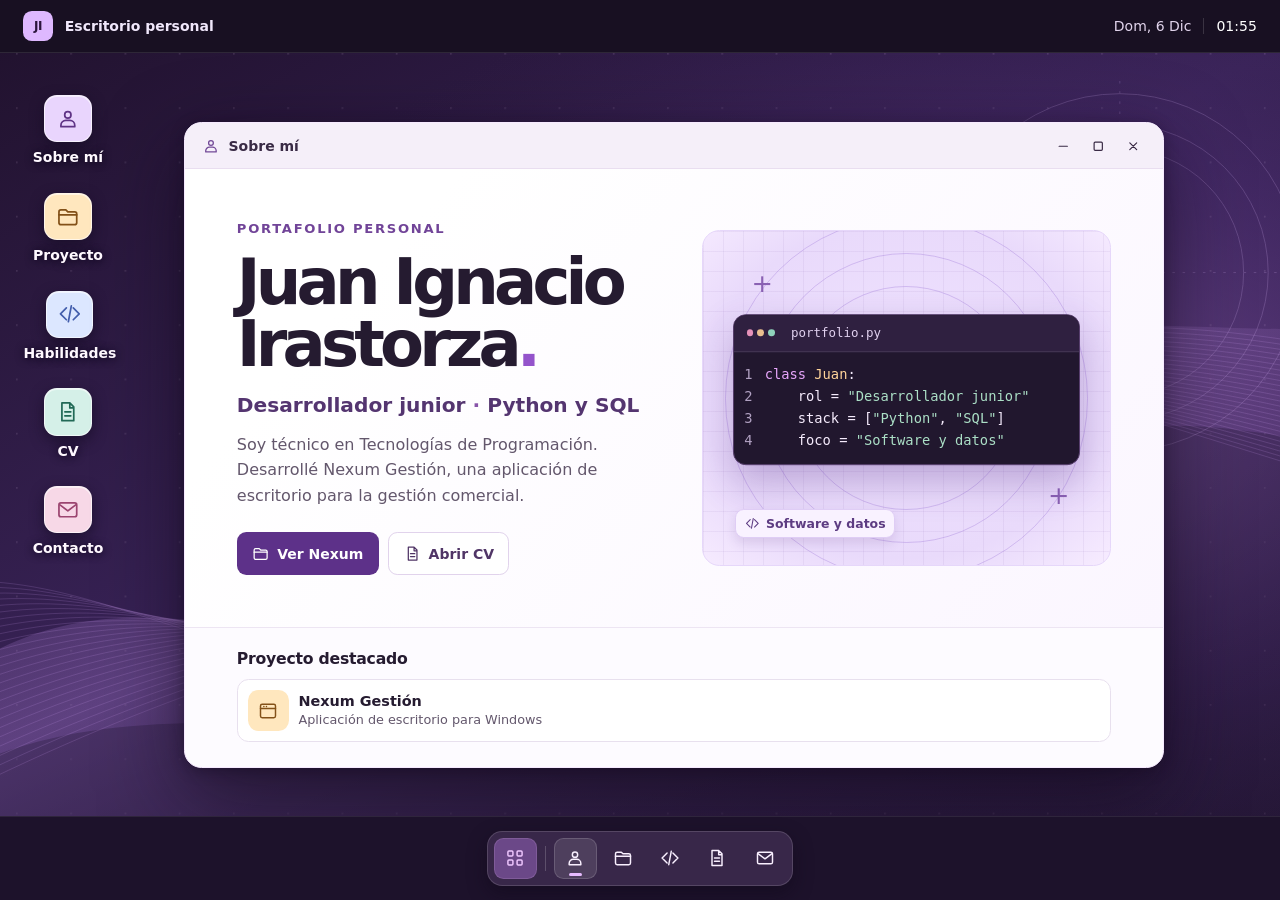
==== index.html @ b6cf0238 "Add files via upload" ====
<!doctype html>
<html lang="es-AR">
<head>
  <meta charset="utf-8">
  <meta name="viewport" content="width=device-width, initial-scale=1">
  <meta name="theme-color" content="#171021">
  <meta
    name="description"
    content="Portafolio de Juan Ignacio Irastorza, desarrollador junior y creador de Nexum Gestión."
  >
  <title>Juan Ignacio Irastorza · Portafolio</title>
  <link rel="icon" href="./favicon.svg" type="image/svg+xml">
  <link rel="stylesheet" href="./styles.css">
  <script src="./desktop.js" defer></script>
  <!-- Estilos para mostrar el contenido si JavaScript esta desactivado. -->
  <noscript>
    <style>
      body {
        overflow: auto;
      }

      .desktop {
        display: grid;
        gap: 1rem;
        height: auto;
        padding: 1rem;
        overflow: visible;
      }

      .desktop .window[data-window] {
        display: block !important;
        position: static;
        width: min(100%, 61.25rem);
        max-width: none;
        max-height: none;
        margin-inline: auto;
      }
      .shortcuts,
      .system-time,
      .hero .actions,
      .featured,
      .taskbar {
        display: none;
      }
    </style>
  </noscript>
</head>
<body>
  <!-- Los controles HTML y JavaScript reutilizan estos iconos con <use>. -->
  <svg class="sprite" xmlns="http://www.w3.org/2000/svg" aria-hidden="true">
    <symbol id="i-grid" viewBox="0 0 24 24">
      <rect x="3.5" y="3.5" width="6" height="6" rx="1.2" />
      <rect x="14.5" y="3.5" width="6" height="6" rx="1.2" />
      <rect x="3.5" y="14.5" width="6" height="6" rx="1.2" />
      <rect x="14.5" y="14.5" width="6" height="6" rx="1.2" />
    </symbol>
    <symbol id="i-user" viewBox="0 0 24 24">
      <circle cx="12" cy="8" r="3.2" />
      <path d="M5 20v-1.5a5 5 0 0 1 5-5h4a5 5 0 0 1 5 5V20z" />
    </symbol>
    <symbol id="i-folder" viewBox="0 0 24 24">
      <path d="M3 7a2 2 0 0 1 2-2h5l2 2h7a2 2 0 0 1 2 2v9a2 2 0 0 1-2 2H5a2 2 0 0 1-2-2z" />
      <path d="M3 10h18" />
    </symbol>
    <symbol id="i-code" viewBox="0 0 24 24">
      <path d="m8.5 6-6 6 6 6m7-12 6 6-6 6m-2-14-3 16" />
    </symbol>
    <symbol id="i-file" viewBox="0 0 24 24">
      <path d="M6 3h8l4 4v14H6zM14 3v5h4M9 12h6m-6 4h6" />
    </symbol>
    <symbol id="i-mail" viewBox="0 0 24 24">
      <rect x="3" y="5" width="18" height="14" rx="2" />
      <path d="m4 7 8 6 8-6" />
    </symbol>
    <symbol id="i-window" viewBox="0 0 24 24">
      <rect x="3" y="4" width="18" height="16" rx="2" />
      <path d="M3 9h18M7 6.5h.1m3 0h.1" />
    </symbol>
    <symbol id="i-db" viewBox="0 0 24 24">
      <ellipse cx="12" cy="6" rx="7.5" ry="3" />
      <path d="M4.5 6v12c0 4 15 4 15 0V6M4.5 12c0 4 15 4 15 0" />
    </symbol>
    <symbol id="i-linkedin" viewBox="0 0 24 24">
      <rect x="3" y="3" width="18" height="18" rx="3" />
      <path d="M8 10v6m0-8h.01m4 8v-6m0 2.5c0-3 4-3 4 0V16" />
    </symbol>
    <symbol id="i-min" viewBox="0 0 24 24">
      <path d="M6 12h12" />
    </symbol>
    <symbol id="i-max" viewBox="0 0 24 24">
      <rect x="6" y="6" width="12" height="12" rx="1.5" />
    </symbol>
    <symbol id="i-restore" viewBox="0 0 24 24">
      <rect x="5" y="9" width="10" height="10" rx="1.5" />
      <path d="M9 9V6.5A1.5 1.5 0 0 1 10.5 5h7A1.5 1.5 0 0 1 19 6.5v7a1.5 1.5 0 0 1-1.5 1.5H15" />
    </symbol>
    <symbol id="i-expand" viewBox="0 0 24 24">
      <path d="M4 9V4h5m11 5V4h-5M4 15v5h5m11-5v5h-5" />
    </symbol>
    <symbol id="i-close" viewBox="0 0 24 24">
      <path d="m7 7 10 10M17 7 7 17" />
    </symbol>
  </svg>

  <!-- Barra superior con la fecha y la hora de Argentina. -->
  <header class="system-bar">
    <div class="desktop-brand">
      <span class="brand-mark">JI</span>
      <span>Escritorio personal</span>
    </div>
    <div class="system-time">
      <span id="date"></span>
      <time id="clock" aria-label="Hora en Argentina"></time>
    </div>
  </header>

  <main class="desktop" id="desktop" aria-label="Escritorio del portafolio">
    <!-- Cada acceso abre la ventana indicada por su atributo data-open. -->
    <nav class="shortcuts" aria-label="Accesos del escritorio">
      <button class="shortcut" type="button" data-open="perfil">
        <span class="app-icon plum"><svg aria-hidden="true"><use href="#i-user" /></svg></span>
        <span>Sobre mí</span>
      </button>
      <button class="shortcut" type="button" data-open="proyectos">
        <span class="app-icon amber"><svg aria-hidden="true"><use href="#i-folder" /></svg></span>
        <span>Proyecto</span>
      </button>
      <button class="shortcut" type="button" data-open="habilidades">
        <span class="app-icon blue"><svg aria-hidden="true"><use href="#i-code" /></svg></span>
        <span>Habilidades</span>
      </button>
      <button class="shortcut" type="button" data-open="cv">
        <span class="app-icon mint"><svg aria-hidden="true"><use href="#i-file" /></svg></span>
        <span>CV</span>
      </button>
      <button class="shortcut" type="button" data-open="contacto">
        <span class="app-icon pink"><svg aria-hidden="true"><use href="#i-mail" /></svg></span>
        <span>Contacto</span>
      </button>
    </nav>

    <!-- El valor de cada data-window coincide con el data-open de sus accesos. -->
    <section
      class="window welcome-window"
      id="window-perfil"
      data-window="perfil"
      data-icon="user"
      data-title="Sobre mí"
      aria-labelledby="nombre"
    >
      <div class="window-body">
        <div class="hero">
          <div class="hero-copy">
            <p class="eyebrow">PORTAFOLIO PERSONAL</p>
            <h1 id="nombre">Juan Ignacio<br>Irastorza<span>.</span></h1>
            <p class="role">Desarrollador junior <span>·</span> Python y SQL</p>
            <p class="intro">
              Soy técnico en Tecnologías de Programación. Desarrollé Nexum Gestión,
              una aplicación de escritorio para la gestión comercial.
            </p>
            <div class="actions">
              <button class="primary" data-open="proyectos" type="button">
                <svg aria-hidden="true"><use href="#i-folder" /></svg>
                Ver Nexum
              </button>
              <button class="secondary" data-open="cv" type="button">
                <svg aria-hidden="true"><use href="#i-file" /></svg>
                Abrir CV
              </button>
            </div>
          </div>
          <div class="hero-art" aria-hidden="true">
            <div class="art-orbit orbit-one"></div>
            <div class="art-orbit orbit-two"></div>
            <div class="art-orbit orbit-three"></div>
            <span class="art-spark spark-top">+</span>
            <span class="art-spark spark-bottom">+</span>
            <div class="code-window">
              <div class="code-bar">
                <div class="code-lights"><i></i><i></i><i></i></div>
                <span>portfolio.py</span>
              </div>
              <div class="code-lines">
                <span><i>1</i><b>class</b> <em>Juan</em>:</span>
                <span><i>2</i>&nbsp;&nbsp;&nbsp;&nbsp;rol = <strong>"Desarrollador junior"</strong></span>
                <span><i>3</i>&nbsp;&nbsp;&nbsp;&nbsp;stack = [<strong>"Python"</strong>, <strong>"SQL"</strong>]</span>
                <span><i>4</i>&nbsp;&nbsp;&nbsp;&nbsp;foco = <strong>"Software y datos"</strong></span>
              </div>
            </div>
            <span class="art-label">
              <svg aria-hidden="true"><use href="#i-code" /></svg>
              Software y datos
            </span>
          </div>
        </div>
        <div class="featured">
          <h2>Proyecto destacado</h2>
          <button class="project-shortcut" data-open="proyectos" type="button">
            <span class="mini-icon amber"><svg aria-hidden="true"><use href="#i-window" /></svg></span>
            <span>
              <strong>Nexum Gestión</strong>
              <small>Aplicación de escritorio para Windows</small>
            </span>
          </button>
        </div>
      </div>
    </section>

    <!-- Ficha de Nexum. El enlace abre la imagen. -->
    <section
      class="window content-window project-window"
      id="window-proyectos"
      data-window="proyectos"
      data-icon="folder"
      data-title="Proyecto"
      aria-labelledby="proyecto-gestion-titulo"
      hidden
    >
      <div class="window-body">
        <article class="project-view">
          <div>
            <p class="eyebrow">PROYECTO FREELANCE</p>
            <h2 id="proyecto-gestion-titulo">Nexum Gestión</h2>
            <p class="project-copy">
              Aplicación de escritorio que reúne compras, ventas, gastos, inventario,
              producción, caja y reportes. Incluye un sistema de licencias y un instalador
              para Windows.
            </p>
            <ul class="tags">
              <li>Windows</li>
              <li>Gestión comercial</li>
            </ul>
          </div>
          <figure class="project-figure">
            <a
              class="project-preview"
              href="./media/nexum-gestion.webp"
              data-zoom
              aria-label="Ampliar captura de Nexum Gestión"
            >
              <img
                src="./media/nexum-gestion.webp"
                width="1917"
                height="1075"
                alt="Menú principal de Nexum Gestión con accesos a compras, ventas, gastos y stock disponible."
                loading="lazy"
                decoding="async"
              >
              <span class="zoom-icon" aria-hidden="true">
                <svg aria-hidden="true"><use href="#i-expand" /></svg>
              </span>
            </a>
            <figcaption>Captura real del menú principal de Nexum Gestión</figcaption>
          </figure>
        </article>
      </div>
    </section>

    <!-- Las habilidades se agrupan por area. -->
    <section
      class="window content-window"
      id="window-habilidades"
      data-window="habilidades"
      data-icon="code"
      data-title="Habilidades"
      aria-labelledby="habilidades-titulo"
      hidden
    >
      <div class="window-body content">
        <p class="eyebrow">TECNOLOGÍAS</p>
        <h2 id="habilidades-titulo">Habilidades</h2>
        <div class="skill-grid">
          <section class="info-card">
            <span class="mini-icon plum"><svg aria-hidden="true"><use href="#i-code" /></svg></span>
            <h3>Desarrollo</h3>
            <ul class="tags">
              <li>Python</li>
              <li>Flask</li>
              <li>JavaScript</li>
              <li>HTML</li>
              <li>CSS</li>
              <li>APIs REST</li>
              <li>JWT</li>
            </ul>
          </section>
          <section class="info-card">
            <span class="mini-icon blue"><svg aria-hidden="true"><use href="#i-db" /></svg></span>
            <h3>Datos</h3>
            <ul class="tags">
              <li>SQL avanzado</li>
              <li>MySQL</li>
              <li>SQLite</li>
              <li>Pandas</li>
              <li>scikit-learn</li>
              <li>Plotly</li>
            </ul>
          </section>
          <section class="info-card">
            <span class="mini-icon amber"><svg aria-hidden="true"><use href="#i-window" /></svg></span>
            <h3>Herramientas</h3>
            <ul class="tags">
              <li>Git</li>
              <li>GitHub</li>
              <li>Jupyter</li>
              <li>Tkinter</li>
              <li>PyInstaller</li>
              <li>Inno Setup</li>
            </ul>
          </section>
          <section class="info-card">
            <span class="mini-icon mint"><svg aria-hidden="true"><use href="#i-mail" /></svg></span>
            <h3>Idiomas</h3>
            <ul class="tags">
              <li>Español nativo</li>
              <li>Inglés B1</li>
            </ul>
          </section>
        </div>
      </div>
    </section>

    <!-- Resumen de la formacion y enlace a la version imprimible del CV. -->
    <section
      class="window content-window"
      id="window-cv"
      data-window="cv"
      data-icon="file"
      data-title="Currículum"
      aria-labelledby="cv-titulo"
      hidden
    >
      <div class="window-body content">
        <p class="eyebrow">CURRÍCULUM</p>
        <h2 id="cv-titulo">Formación y perfil</h2>
        <p class="section-intro">
          Desarrollador junior y creador de Nexum Gestión. Busco oportunidades de trabajo
          remoto desde Argentina.
        </p>
        <div class="education">
          <div>
            <h3>Técnico en Tecnologías de Programación</h3>
            <p>Universidad Provincial del Sudoeste (UPSO)</p>
          </div>
          <div>
            <h3>Técnico en Informática</h3>
            <p>Instituto San José, Coronel Dorrego · Egreso 2022</p>
          </div>
        </div>
        <a class="primary" href="./cv.html">
          <svg aria-hidden="true"><use href="#i-file" /></svg>
          Ver CV imprimible
        </a>
      </div>
    </section>

    <!-- Canales de contacto y perfil profesional. -->
    <section
      class="window content-window contact-window"
      id="window-contacto"
      data-window="contacto"
      data-icon="mail"
      data-title="Contacto"
      aria-labelledby="contacto-titulo"
      hidden
    >
      <div class="window-body content">
        <p class="eyebrow">CONTACTO</p>
        <h2 id="contacto-titulo">Conectemos</h2>
        <p class="section-intro">
          Estoy en Coronel Dorrego, Buenos Aires, Argentina. Si tenés una oportunidad
          remota en desarrollo o datos, podés escribirme por LinkedIn.
        </p>
        <a
          class="primary"
          href="https://www.linkedin.com/in/juan-ignacio-irastorza-159143207"
          target="_blank"
          rel="noopener noreferrer"
        >
          <svg aria-hidden="true"><use href="#i-linkedin" /></svg>
          Abrir LinkedIn
        </a>
      </div>
    </section>
  </main>

  <!-- desktop.js copia esta plantilla para crear los controles de cada ventana. -->
  <template id="window-titlebar-template">
    <div class="titlebar">
      <span class="titlebar-label" tabindex="-1">
        <svg aria-hidden="true"><use></use></svg>
        <span data-window-name></span>
      </span>
      <div class="window-controls">
        <button type="button" data-action="minimize" title="Minimizar">
          <svg aria-hidden="true"><use href="#i-min" /></svg>
        </button>
        <button type="button" data-action="maximize" title="Maximizar">
          <svg aria-hidden="true"><use href="#i-max" /></svg>
        </button>
        <button type="button" data-action="close" title="Cerrar">
          <svg aria-hidden="true"><use href="#i-close" /></svg>
        </button>
      </div>
    </div>
  </template>

  <!-- El script genera los botones de la barra y del menu a partir de las ventanas. -->
  <footer class="taskbar">
    <div class="dock">
      <button
        type="button"
        id="start-button"
        class="dock-button start-button"
        aria-label="Menú de inicio"
        aria-expanded="false"
        aria-controls="start-menu"
        title="Inicio"
      >
        <svg aria-hidden="true"><use href="#i-grid" /></svg>
      </button>
      <span class="dock-divider"></span>
      <nav id="dock-apps" aria-label="Aplicaciones del escritorio"></nav>
    </div>
    <div id="start-menu" class="start-menu" hidden>
      <div class="menu-header">
        <span class="brand-mark">JI</span>
        <div>
          <strong>Juan Ignacio Irastorza</strong>
          <small>Portafolio personal</small>
        </div>
      </div>
      <nav id="menu-apps" aria-label="Menú de inicio"></nav>
    </div>
  </footer>

  <!-- Visor que se abre al seleccionar la captura de Nexum. -->
  <dialog class="image-viewer" id="image-viewer" aria-labelledby="image-viewer-title">
    <div class="image-viewer-bar">
      <h2 id="image-viewer-title">Nexum Gestión</h2>
      <form method="dialog">
        <button type="submit" autofocus aria-label="Cerrar imagen">
          <svg aria-hidden="true"><use href="#i-close" /></svg>
        </button>
      </form>
    </div>
    <img
      id="image-viewer-media"
      src="./media/nexum-gestion.webp"
      width="1917"
      height="1075"
      alt="Menú principal de Nexum Gestión con accesos a compras, ventas, gastos y stock disponible."
      loading="lazy"
      decoding="async"
    >
  </dialog>
</body>
</html>
---- styles.css ----
/* Variables globales y estilos base */
:root {
  font-family: "Segoe UI", system-ui, sans-serif;
  color: #251b30;
  font-size: 100%;
  --ink: #251b30;
  --muted: #63576c;
  --accent: #6839a0;
  --line: #e8e0ee;
  --bar: 3.3rem;
  --dock: 5.25rem;
}

*,
*::before,
*::after {
  box-sizing: border-box;
}

[hidden] {
  display: none !important;
}

body {
  margin: 0;
  overflow: hidden;
  background: #211332;
}

button,
a {
  -webkit-tap-highlight-color: transparent;
}

button {
  font: inherit;
  color: inherit;
  cursor: pointer;
}

button:focus-visible,
a:focus-visible,
summary:focus-visible {
  outline: 3px solid #9b64e1;
  outline-offset: 3px;
}

svg {
  width: 1.25rem;
  height: 1.25rem;
  fill: none;
  stroke: currentColor;
  stroke-width: 1.75;
  stroke-linecap: round;
  stroke-linejoin: round;
  flex: none;
  pointer-events: none;
}

.sprite {
  position: absolute;
  width: 0;
  height: 0;
  overflow: hidden;
}

/* Barra superior y accesos del escritorio */
.system-bar {
  height: var(--bar);
  background: #181022;
  color: #f0e7fb;
  display: flex;
  align-items: center;
  justify-content: space-between;
  padding: 0 1.45rem;
  border-bottom: 1px solid #ffffff18;
}

.desktop-brand,
.system-time {
  display: flex;
  align-items: center;
  gap: .75rem;
  font-size: .875rem;
}

.desktop-brand {
  font-weight: 650;
}

.brand-mark {
  width: 1.85rem;
  height: 1.85rem;
  display: grid;
  place-items: center;
  border-radius: .55rem;
  background: #deb8ff;
  color: #2b153c;
  font-weight: 800;
  font-size: .75rem;
  letter-spacing: -.04em;
  flex: none;
}

.system-time {
  color: #e1d4ec;
}

#date {
  text-transform: capitalize;
}

#clock {
  color: #fff;
  padding-left: .75rem;
  border-left: 1px solid #ffffff26;
  font-variant-numeric: tabular-nums;
}

.desktop {
  position: relative;
  isolation: isolate;
  height: calc(100vh - var(--bar) - var(--dock));
  height: calc(100dvh - var(--bar) - var(--dock));
  background: url("./wallpaper.svg") center / cover no-repeat, #281739;
  overflow: hidden;
}

.shortcuts {
  z-index: 1;
  position: absolute;
  top: 2.1rem;
  left: 1.2rem;
  display: grid;
  gap: .65rem;
}

.shortcut {
  border: 1px solid transparent;
  color: #fff9ff;
  background: none;
  border-radius: .85rem;
  display: grid;
  justify-items: center;
  width: 6.1rem;
  padding: .48rem .2rem;
  gap: .43rem;
  font-size: .875rem;
  font-weight: 570;
  text-shadow: 0 1px 8px #0b0519;
}

.shortcut:hover {
  background: #fff2;
  border-color: #ffffff24;
}

.app-icon,
.mini-icon {
  display: grid;
  place-items: center;
  border-radius: .8rem;
  flex: none;
}

.app-icon {
  width: 2.95rem;
  height: 2.95rem;
  border: 1px solid #ffffffa6;
  box-shadow: 0 5px 14px #140a23a6, inset 0 1px #ffffff8c;
  text-shadow: none;
}

.app-icon svg {
  width: 1.48rem;
  height: 1.48rem;
}

.mini-icon {
  width: 2.55rem;
  height: 2.55rem;
  border-radius: .65rem;
}

.plum {
  background: #e9d5fd;
  color: #603486;
}

.amber {
  background: #ffe7be;
  color: #835118;
}

.blue {
  background: #dce7ff;
  color: #435eac;
}

.mint {
  background: #d5f0e8;
  color: #216956;
}

.pink {
  background: #f7d8e7;
  color: #9b4570;
}

/* Ventanas y controles */
.window {
  position: absolute;
  display: flex;
  flex-direction: column;
  z-index: 2;
  border: 1px solid #ffffff7d;
  border-radius: 1.1rem;
  width: min(61.25rem, calc(100% - 12.3rem));
  left: max(9rem, calc(50% - 28.5rem));
  top: clamp(1.2rem, 7.7vh, 4.35rem);
  max-height: calc(100% - clamp(2.4rem, 12vh, 7rem));
  max-width: calc(100% - 1.5rem);
  background: #fdfbff;
  box-shadow: 0 28px 80px #1008189c, 0 3px 14px #170b2473;
  overflow: hidden;
}

.window.is-active {
  border-color: #f6eaff;
}

.window.is-dragging {
  user-select: none;
}

.window.is-maximized {
  inset: .75rem !important;
  width: auto;
  max-width: none;
  height: auto;
  max-height: none;
}

.content-window {
  width: min(47.5rem, calc(100% - 10.5rem));
  left: max(8.4rem, calc(50% - 19rem));
  top: clamp(1.3rem, 10vh, 5.5rem);
}

.contact-window {
  width: min(36rem, calc(100% - 10.5rem));
}

.titlebar {
  display: flex;
  align-items: center;
  justify-content: space-between;
  height: 2.9rem;
  flex: none;
  user-select: none;
  color: #392a45;
  background: #f5eff9;
  border-bottom: 1px solid #e9def0;
  padding: 0 .85rem 0 1.05rem;
  touch-action: none;
}

.titlebar-label {
  display: flex;
  align-items: center;
  gap: .55rem;
  font-size: .875rem;
  font-weight: 650;
}

.titlebar-label svg {
  width: 1.12rem;
  height: 1.12rem;
  color: #734a98;
}

.window-controls {
  display: flex;
  gap: .2rem;
  align-items: center;
}

.window-controls button {
  width: 2rem;
  height: 1.95rem;
  padding: 0;
  border: 0;
  border-radius: .45rem;
  display: grid;
  place-items: center;
  background: transparent;
}

.window-controls button:hover {
  background: #e8dcef;
}

.window-controls button[data-action="close"]:hover {
  background: #b93659;
  color: white;
}

.window-controls svg {
  width: 1.03rem;
  height: 1.03rem;
}

.window-body {
  overflow: auto;
  min-height: 0;
  scrollbar-color: #b9a3cc transparent;
}

/* Portada, ilustracion y proyecto destacado */
.hero {
  display: grid;
  grid-template-columns: minmax(0, 1.05fr) minmax(0, 1fr);
  gap: clamp(1.1rem, 2.7vw, 2.5rem);
  align-items: center;
  padding: clamp(1.7rem, 4.05vw, 3.6rem);
  background: linear-gradient(131deg, #fff 20%, #fbf6ff 100%);
}

.eyebrow {
  color: #714498;
  letter-spacing: .13em;
  font-size: .82rem;
  font-weight: 800;
  margin: 0 0 .9rem;
}

h1,
h2,
h3,
p {
  margin-top: 0;
}

h1 {
  font-size: clamp(2.5rem, 5vw, 4.6rem);
  font-weight: 770;
  line-height: .98;
  letter-spacing: -.075em;
  margin: 0 0 1.05rem;
}

h1 span {
  color: #9454cb;
}

.role {
  color: #543570;
  font-size: clamp(1rem, 1.6vw, 1.26rem);
  font-weight: 680;
  margin: 0 0 .95rem;
}

.role span {
  color: #8854a9;
}

.intro,
.section-intro {
  color: var(--muted);
  line-height: 1.58;
  max-width: 36ch;
  margin-bottom: 1.5rem;
}

.actions {
  display: flex;
  flex-wrap: wrap;
  gap: .6rem;
}

.primary,
.secondary {
  display: inline-flex;
  align-items: center;
  justify-content: center;
  gap: .48rem;
  border: 1px solid transparent;
  font-weight: 690;
  font-size: .875rem;
  min-height: 2.7rem;
  padding: .55rem .9rem;
  border-radius: .58rem;
  text-decoration: none;
}

.primary {
  background: #5d3189;
  color: #fff;
}

.primary:hover {
  background: #4c2472;
}

.secondary {
  color: #503566;
  border-color: #e1d3ec;
  background: #fff;
}

.secondary:hover {
  background: #f4eafb;
}

.primary svg,
.secondary svg {
  width: 1.08rem;
  height: 1.08rem;
}

.hero-art {
  position: relative;
  display: grid;
  place-items: center;
  min-height: 18rem;
  aspect-ratio: 1.22;
  overflow: hidden;
  border-radius: 1.1rem;
  background: radial-gradient(ellipse at 49% 48%, #efe2ff 3%, #e9dafb 68%, #f7ecff 100%);
  border: 1px solid #e6d7fa;
  isolation: isolate;
}

.hero-art::before {
  content: "";
  position: absolute;
  inset: 0;
  background-image: linear-gradient(#886bb317 1px, transparent 1px), linear-gradient(90deg, #886bb317 1px, transparent 1px);
  background-size: 20px 20px;
  z-index: -1;
}

.art-orbit {
  position: absolute;
  border: 1px solid #9f7ad85e;
  border-radius: 50%;
  aspect-ratio: 1;
  z-index: -1;
}

.orbit-one {
  width: 55%;
}

.orbit-two {
  width: 71%;
}

.orbit-three {
  width: 89%;
}

.art-spark {
  position: absolute;
  color: #8a61b3;
  font-size: 1.6rem;
  font-weight: 300;
  line-height: 1;
}

.spark-top {
  left: 12%;
  top: 12%;
}

.spark-bottom {
  right: 10%;
  bottom: 17%;
}

.code-window {
  width: 85%;
  max-width: 22rem;
  border-radius: .8rem;
  background: #21172e;
  box-shadow: 0 1rem 2.4rem #522c8552;
  overflow: hidden;
  border: 1px solid #573e6d;
  transform: translateY(-.55rem);
  font-family: Consolas, ui-monospace, monospace;
}

.code-bar {
  display: flex;
  align-items: center;
  gap: 1rem;
  padding: .65rem .78rem;
  border-bottom: 1px solid #ffffff1c;
  color: #e1d1ef;
  background: #2f2040;
  font-size: .78rem;
}

.code-lights {
  display: flex;
  gap: .26rem;
}

.code-lights i {
  width: .42rem;
  height: .42rem;
  border-radius: 50%;
  background: #e692ba;
}

.code-lights i:nth-child(2) {
  background: #e9bf8f;
}

.code-lights i:nth-child(3) {
  background: #8fd2bb;
}

.code-lines {
  display: grid;
  gap: .38rem;
  padding: .88rem .64rem .98rem;
  color: #f5ebfc;
  font-size: clamp(.62rem, 1.13vw, .86rem);
  overflow: hidden;
}

.code-lines > span {
  white-space: nowrap;
}

.code-lines i {
  display: inline-block;
  color: #b2a2c3;
  width: 1.27rem;
  font-style: normal;
}

.code-lines b {
  color: #e7a6fb;
  font-weight: 500;
}

.code-lines em {
  color: #ffd49a;
  font-style: normal;
}

.code-lines strong {
  color: #abdfc6;
  font-weight: 500;
}

.art-label {
  display: flex;
  align-items: center;
  gap: .4rem;
  position: absolute;
  bottom: 8%;
  left: 8%;
  background: #f9f2ff;
  color: #5d3c82;
  border: 1px solid #dfcdf5;
  border-radius: .55rem;
  padding: .4rem .55rem;
  font-size: .78rem;
  font-weight: 690;
  box-shadow: 0 .35rem .65rem #5c378124;
}

.art-label svg {
  width: .92rem;
  height: .92rem;
}

.featured {
  padding: 1.32rem clamp(1.7rem, 4.05vw, 3.6rem) 1.6rem;
  border-top: 1px solid #ede5f3;
}

.featured h2 {
  font-size: .98rem;
  margin: 0 0 .7rem;
  letter-spacing: -.015em;
}

.project-shortcut {
  width: 100%;
  display: flex;
  align-items: center;
  gap: .62rem;
  text-align: left;
  background: white;
  border: 1px solid var(--line);
  border-radius: .72rem;
  padding: .62rem;
  min-height: 3.75rem;
}

.project-shortcut:hover {
  border-color: #c5a8df;
  background: #fbf5ff;
}

.project-shortcut strong {
  display: block;
  font-size: .9rem;
}

small {
  display: block;
  font-size: .8rem;
  color: var(--muted);
  margin-top: .12rem;
  line-height: 1.35;
}

/* Contenido de los paneles y visor de imagenes */
.content {
  padding: clamp(1.4rem, 3.7vw, 2.7rem);
}

.content h2 {
  font-size: clamp(2rem, 4vw, 3rem);
  line-height: 1.03;
  letter-spacing: -.06em;
  margin: 0 0 .75rem;
}

.content .section-intro {
  max-width: 56ch;
}

.education {
  display: grid;
  gap: .7rem;
}

.education p {
  margin: 0 0 .68rem;
  line-height: 1.55;
  color: var(--muted);
}

.project-window {
  width: min(64rem, calc(100% - 10.5rem));
  left: max(8.4rem, calc(50% - 28rem));
}

.project-view {
  display: grid;
  align-items: start;
  grid-template-columns: minmax(12rem, 1fr) minmax(0, 2.4fr);
  gap: clamp(1rem, 3vw, 2.25rem);
  padding: clamp(1rem, 3vw, 2.4rem);
}

.project-view .eyebrow {
  margin-bottom: .43rem;
}

.project-view h2 {
  font-size: clamp(1.65rem, 3.4vw, 2.65rem);
  letter-spacing: -.048em;
  line-height: 1.07;
  margin: 0 0 .95rem;
}

.project-figure {
  margin: 0;
}

.project-preview {
  position: relative;
  display: block;
  background: #edf0f5;
  border: 1px solid #e1d6e8;
  border-radius: .82rem;
  overflow: hidden;
  cursor: zoom-in;
}

.project-preview:hover,
.project-preview:focus-visible {
  border-color: #a576cc;
}

.project-preview img {
  display: block;
  width: 100%;
  height: auto;
  max-height: 49dvh;
  object-fit: contain;
}

.zoom-icon {
  position: absolute;
  right: .65rem;
  bottom: .65rem;
  padding: .5rem;
  border-radius: .5rem;
  display: grid;
  place-items: center;
  color: #fff;
  background: #25173bed;
  border: 1px solid #fff5;
  box-shadow: 0 .25rem .6rem #1b122c4d;
}

.project-preview:hover .zoom-icon {
  background: #6839a0;
}

.project-figure figcaption {
  color: var(--muted);
  font-size: .85rem;
  line-height: 1.4;
  margin-top: .42rem;
}

.project-copy {
  margin: 0 0 .7rem;
  color: var(--muted);
  line-height: 1.55;
  max-width: 70ch;
}

.image-viewer {
  max-width: min(94vw, 85rem);
  max-height: 95dvh;
  width: fit-content;
  border-radius: .9rem;
  border: 1px solid #ffffff30;
  padding: .65rem;
  background: #211529;
  color: #fbf4ff;
  box-shadow: 0 1.4rem 5rem #0d0716c2;
}

.image-viewer::backdrop {
  background: #0d0716d9;
}

.image-viewer-bar {
  display: flex;
  align-items: center;
  justify-content: space-between;
  gap: .65rem;
  padding: 0 0 .55rem .25rem;
}

.image-viewer-bar h2 {
  font-size: 1rem;
  margin: 0;
}

.image-viewer-bar button {
  border: 1px solid #ffffff35;
  border-radius: .5rem;
  background: #392643;
  color: inherit;
  display: grid;
  place-items: center;
  width: 2.4rem;
  height: 2.4rem;
}

.image-viewer-bar button:hover {
  background: #5b3870;
}

.image-viewer img {
  display: block;
  max-width: 100%;
  width: auto;
  height: auto;
  max-height: 76dvh;
  margin: 0 auto;
  border-radius: .45rem;
}

.image-viewer p {
  margin: .5rem .25rem .15rem;
  color: #e2d4ed;
  font-size: .86rem;
  line-height: 1.4;
}

.tags {
  display: flex;
  flex-wrap: wrap;
  gap: .35rem;
  list-style: none;
  margin: 0;
  padding: 0;
}

.tags li {
  background: #f2eaf8;
  color: #54396e;
  border-radius: .38rem;
  padding: .25rem .43rem;
  font-size: .82rem;
  line-height: 1.3;
}

.skill-grid {
  display: grid;
  grid-template-columns: 1fr 1fr;
  gap: .75rem;
  margin-top: 1.2rem;
}

.info-card {
  border: 1px solid var(--line);
  border-radius: .8rem;
  padding: .9rem;
  background: white;
}

.info-card h3 {
  margin: .65rem 0 .5rem;
  font-size: 1rem;
}

.education {
  margin-bottom: 1.3rem;
}

.education > div {
  border-left: 3px solid #dbc4f3;
  padding: .1rem 0 .1rem .9rem;
}

.education h3 {
  margin: 0 0 .22rem;
  font-size: 1rem;
}

.education p {
  margin: 0;
}

/* Barra de tareas y menu de inicio */
.taskbar {
  position: relative;
  height: var(--dock);
  display: grid;
  place-items: center;
  color: #fff;
  background: #1d122b;
  border-top: 1px solid #ffffff14;
  z-index: 1000;
}

.dock {
  display: flex;
  align-items: center;
  gap: .38rem;
  border: 1px solid #ffffff25;
  padding: .34rem;
  background: #382749;
  border-radius: .95rem;
  box-shadow: 0 .45rem 1.1rem #10081983;
}

.dock nav {
  display: flex;
  gap: .28rem;
}

.dock-button {
  position: relative;
  display: grid;
  place-items: center;
  width: 2.68rem;
  height: 2.62rem;
  padding: 0;
  color: #f9f0ff;
  background: none;
  border: 1px solid transparent;
  border-radius: .59rem;
}

.dock-button:hover,
.dock-button[aria-expanded="true"],
.dock-button.is-active {
  background: #ffffff1d;
  border-color: #ffffff26;
}

.dock-button.is-open::after {
  content: "";
  position: absolute;
  bottom: 2px;
  width: .28rem;
  height: .19rem;
  border-radius: 1rem;
  background: #d7b5ef;
}

.dock-button.is-active::after {
  width: .82rem;
  background: #e7bbff;
}

.dock-button.start-button {
  color: #f0c7ff;
  background: #6b4888;
  border-color: #b58bc547;
}

.dock-button.start-button:hover,
.dock-button.start-button[aria-expanded="true"] {
  background: #8159a1;
}

.dock-divider {
  width: 1px;
  height: 1.55rem;
  background: #ffffff30;
  margin: 0 .13rem;
}

.start-menu {
  position: absolute;
  z-index: 10;
  bottom: calc(100% + .55rem);
  left: 50%;
  transform: translateX(-50%);
  width: min(21rem, calc(100vw - 1.5rem));
  background: #271935;
  color: #fbf4ff;
  border: 1px solid #ffffff36;
  border-radius: .9rem;
  padding: .72rem;
  box-shadow: 0 1.05rem 2.4rem #0a0517aa;
  max-height: calc(100dvh - var(--bar) - var(--dock) - 1.1rem);
  overflow: auto;
}

.menu-header {
  display: flex;
  gap: .65rem;
  align-items: center;
  padding: .45rem .42rem .8rem;
  border-bottom: 1px solid #ffffff25;
  margin-bottom: .38rem;
}

.menu-header small {
  color: #d3c2e0;
}

.menu-app {
  display: flex;
  align-items: center;
  gap: .65rem;
  padding: .6rem .52rem;
  width: 100%;
  border: 0;
  border-radius: .4rem;
  background: none;
  color: inherit;
  text-align: left;
}

.menu-app:hover {
  background: #ffffff1a;
}

.menu-app svg {
  color: #e3baff;
}

/* Diseno adaptable y preferencias de movimiento */
@media (min-width: 701px) and (max-height: 800px) {
  /* Ventanas y controles */
  .window {
    top: 1.3rem;
    max-height: calc(100% - 2.6rem);
  }

  /* Portada, ilustracion y proyecto destacado */
  .hero {
    padding-top: 1.65rem;
    padding-bottom: 1.65rem;
  }

  .hero h1 {
    font-size: clamp(2.5rem, 4.45vw, 4rem);
    margin-bottom: .72rem;
  }

  .hero .eyebrow {
    margin-bottom: .5rem;
  }

  .hero .role {
    margin-bottom: .7rem;
  }

  .hero .intro {
    margin-bottom: 1.05rem;
    max-width: 47ch;
  }

  .hero-art {
    aspect-ratio: 1.35;
    min-height: 13rem;
    max-height: 18rem;
  }

  .featured {
    padding-top: .9rem;
    padding-bottom: .65rem;
  }
}

@media (max-width: 930px) {
  .shortcuts {
    left: .6rem;
  }

  .shortcut {
    width: 5.6rem;
  }

  /* Ventanas y controles */
  .window {
    width: calc(100% - 8rem);
    left: 7rem;
  }

  /* Portada, ilustracion y proyecto destacado */
  .hero {
    padding: 1.65rem;
  }

  .featured {
    padding: 1.15rem 1.65rem 1.35rem;
  }

  .hero-art {
    min-height: 14rem;
  }

  .project-shortcut {
    gap: .4rem;
    padding: .48rem;
  }

  .project-shortcut .mini-icon {
    width: 2rem;
    height: 2rem;
  }
}

@media (max-width: 700px) {
  /* Variables globales y estilos base */
  :root {
    --bar: 2.8rem;
    --dock: 4.25rem;
  }

  /* Barra superior y accesos del escritorio */
  .system-bar {
    padding: 0 .85rem;
  }

  .system-time {
    gap: .4rem;
  }

  #clock {
    padding-left: .4rem;
  }

  .shortcuts {
    inset: .8rem auto auto .5rem;
    gap: .15rem;
  }

  .shortcut {
    width: 5.2rem;
  }

  .window,
  .window.is-maximized {
    inset: .55rem !important;
    width: auto;
    height: auto;
    max-height: 100%;
    max-width: none;
    border-radius: .85rem;
  }

  .titlebar {
    padding: 0 .55rem 0 .85rem;
  }

  /* Portada, ilustracion y proyecto destacado */
  .hero {
    grid-template-columns: 1fr;
  }

  .hero-art {
    min-height: 10rem;
    aspect-ratio: 1.9;
    width: 100%;
  }

  .art-label {
    display: none;
  }

  .code-lines {
    font-size: .8rem;
  }

  .project-shortcut .mini-icon {
    width: 2.35rem;
    height: 2.35rem;
  }

  .project-view {
    grid-template-columns: 1fr;
  }

  .zoom-icon {
    right: .4rem;
    bottom: .4rem;
    padding: .35rem;
  }

  [data-action="maximize"] {
    display: none !important;
  }
}

@media (max-width: 410px) {
  #date {
    display: none;
  }

  #clock {
    border: 0;
  }

  .hero,
  .featured {
    padding-left: 1.06rem;
    padding-right: 1.06rem;
  }

  .hero-art {
    min-height: 11rem;
  }

  .code-window {
    width: 91%;
  }

  .skill-grid {
    grid-template-columns: 1fr;
  }
}

@media (prefers-reduced-motion: no-preference) {
  button,
  .primary,
  .secondary {
    transition: background-color .12s ease, border-color .12s ease;
  }
}
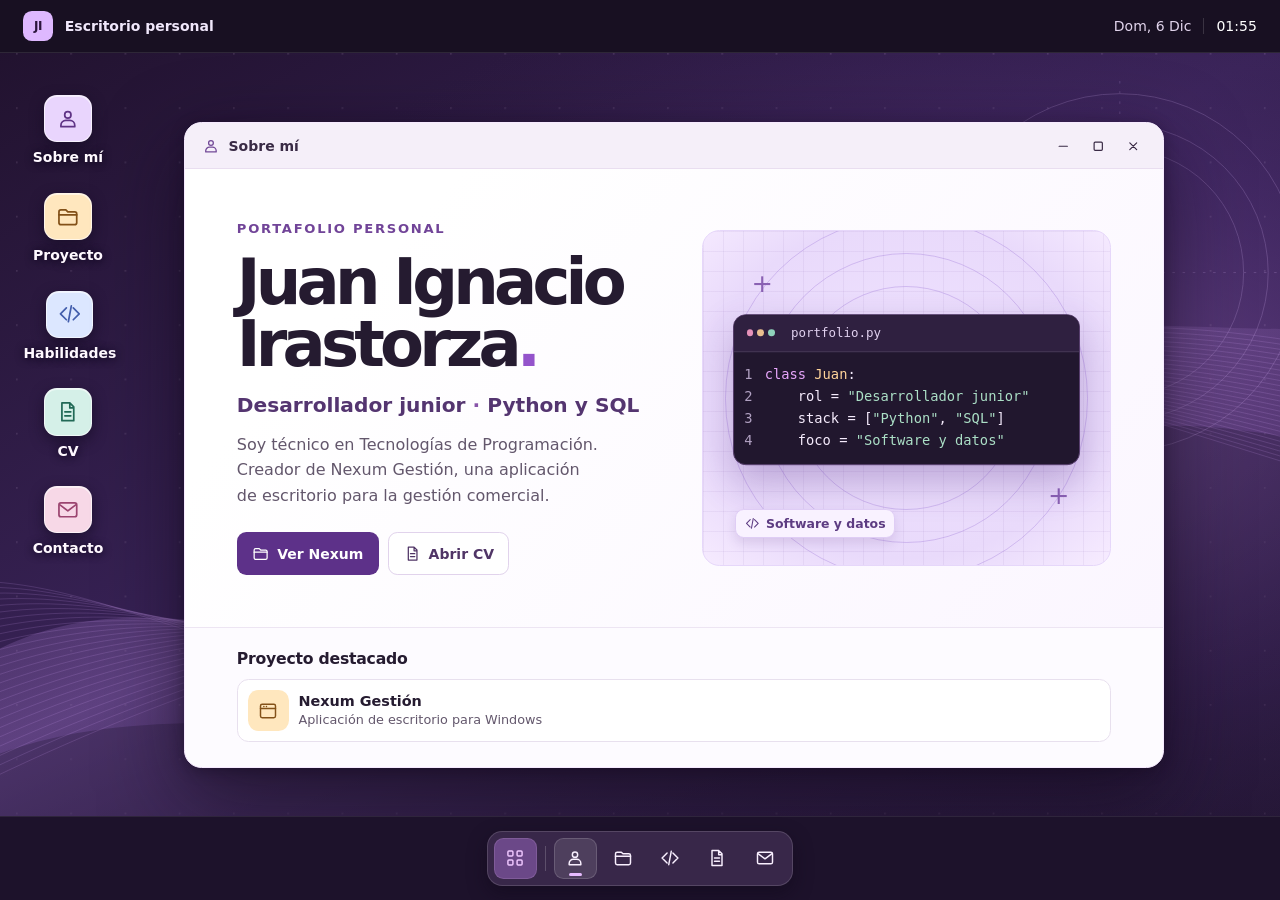
==== commit 548450cd: "Update introduction text in index.html Cambio de perfil" ====
--- a/index.html
+++ b/index.html
@@ -155,7 +155,7 @@
             <h1 id="nombre">Juan Ignacio<br>Irastorza<span>.</span></h1>
             <p class="role">Desarrollador junior <span>·</span> Python y SQL</p>
             <p class="intro">
-              Soy técnico en Tecnologías de Programación. Desarrollé Nexum Gestión,
+              Soy técnico en Tecnologías de Programación. Creador de Nexum Gestión,
               una aplicación de escritorio para la gestión comercial.
             </p>
             <div class="actions">
